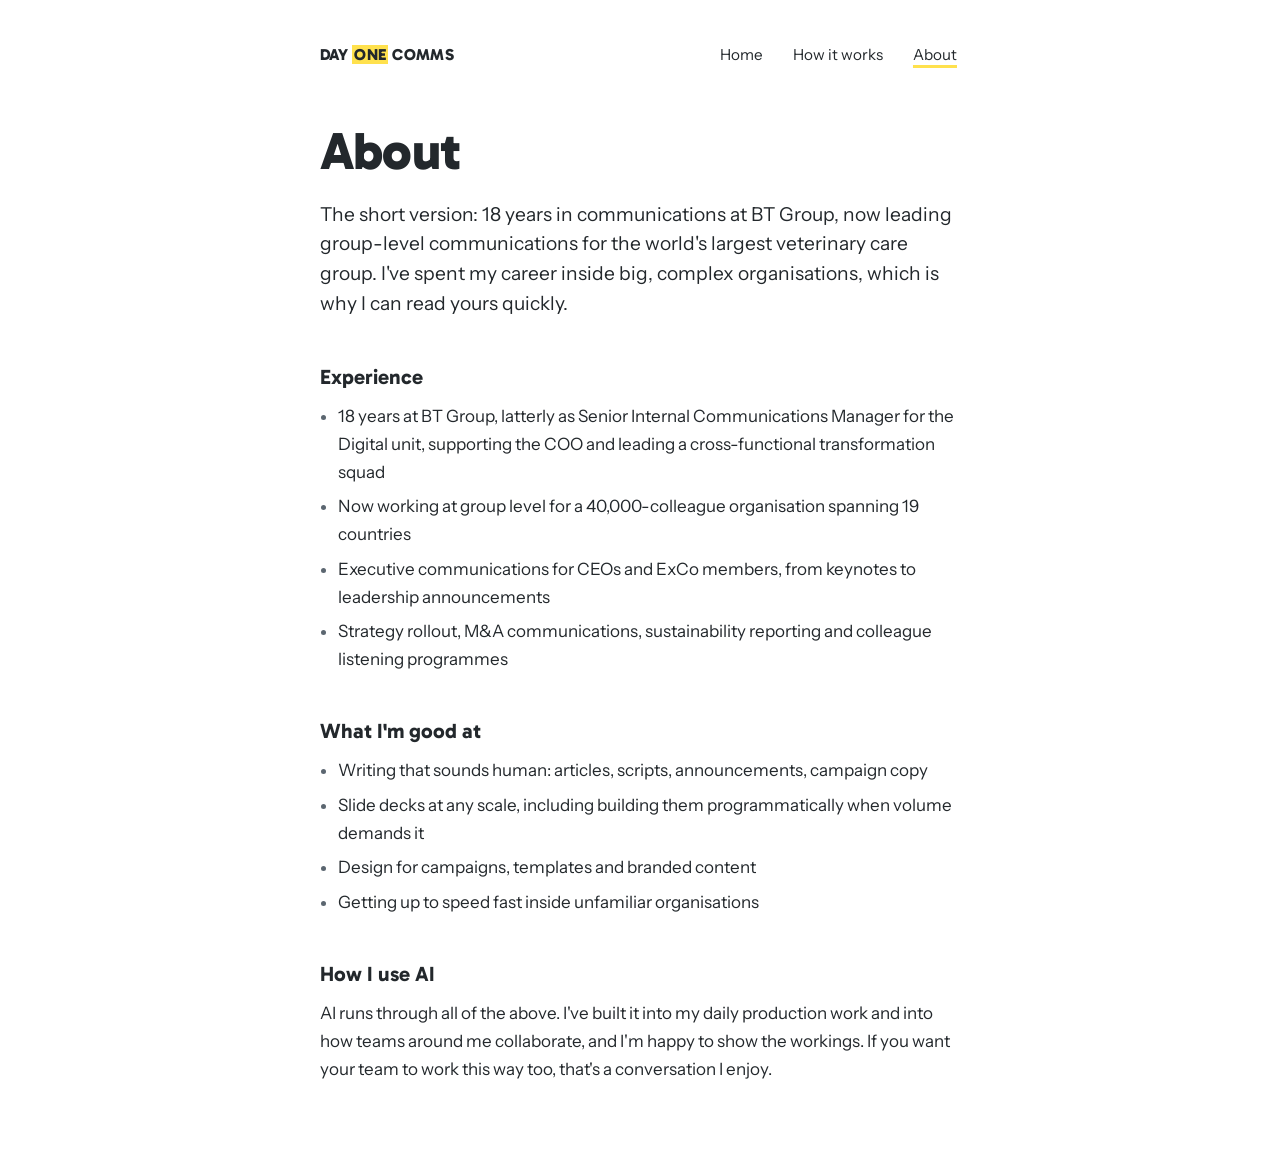
==== bio.html @ 08f32358 "Add How it works page with theme-aware process illustrations Co-Authored-By: Claude Fable 5 <noreply" ====
<!doctype html>
<html lang="en">
<head>
  <meta charset="utf-8">
  <meta name="viewport" content="width=device-width, initial-scale=1">
  <title>About - Day One Comms</title>
  <meta name="description" content="18 years in communications at BT Group, now leading group-level comms for the world's largest veterinary care group. The experience behind Day One Comms.">
  <link rel="icon" href="favicon.svg" type="image/svg+xml">
  <link rel="stylesheet" href="https://fonts.googleapis.com/css2?family=Gabarito:wght@400..900&family=Instrument+Sans:ital,wght@0,400..700;1,400..700&display=swap">
  <link rel="stylesheet" href="styles.css">
</head>
<body>

  <nav>
    <strong>DAY <mark>ONE</mark> COMMS</strong>
    <a href="index.html">Home</a>
    <a href="how-it-works.html">How it works</a>
    <a href="bio.html" aria-current="page">About</a>
  </nav>

  <h1>About</h1>
  <p>The short version: 18 years in communications at BT Group, now leading group-level communications for the world's largest veterinary care group. I've spent my career inside big, complex organisations, which is why I can read yours quickly.</p>

  <h2>Experience</h2>
  <ul>
    <li>18 years at BT Group, latterly as Senior Internal Communications Manager for the Digital unit, supporting the COO and leading a cross-functional transformation squad</li>
    <li>Now working at group level for a 40,000-colleague organisation spanning 19 countries</li>
    <li>Executive communications for CEOs and ExCo members, from keynotes to leadership announcements</li>
    <li>Strategy rollout, M&amp;A communications, sustainability reporting and colleague listening programmes</li>
  </ul>

  <h2>What I'm good at</h2>
  <ul>
    <li>Writing that sounds human: articles, scripts, announcements, campaign copy</li>
    <li>Slide decks at any scale, including building them programmatically when volume demands it</li>
    <li>Design for campaigns, templates and branded content</li>
    <li>Getting up to speed fast inside unfamiliar organisations</li>
  </ul>

  <h2>How I use AI</h2>
  <p>AI runs through all of the above. I've built it into my daily production work and into how teams around me collaborate, and I'm happy to show the workings. If you want your team to work this way too, that's a conversation I enjoy.</p>

</body>
</html>
---- styles.css ----
/* Day One Comms. Layout: single-column briefing note, left aligned, one highlighter accent. */

:root {
  --paper: #ffffff;
  --ink: #23282c;
  --muted: #5b6670;
  --highlight: #ffe14d;
  --highlight-ink: #23282c;
  --line: #e4e7ea;
}

@media (prefers-color-scheme: dark) {
  :root:not([data-theme="light"]) {
    --paper: #16191c;
    --ink: #e8eaec;
    --muted: #9aa4ac;
    --highlight: #f2ce3c;
    --highlight-ink: #23282c;
    --line: #2a3036;
    color-scheme: dark;
  }
}

:root[data-theme="dark"] {
  --paper: #16191c;
  --ink: #e8eaec;
  --muted: #9aa4ac;
  --highlight: #f2ce3c;
  --highlight-ink: #23282c;
  --line: #2a3036;
  color-scheme: dark;
}

body {
  background: var(--paper);
  color: var(--ink);
  font-family: "Instrument Sans", "Helvetica Neue", Arial, sans-serif;
  font-size: 1.0625rem;
  line-height: 1.65;
  margin: 0 auto;
  max-width: 40rem;
  padding: 2.5rem 1.25rem 4.5rem;
}

nav {
  display: flex;
  flex-wrap: wrap;
  align-items: baseline;
  gap: 0.75rem 1.5rem;
  margin-bottom: 3.5rem;
}

nav strong {
  font-family: Gabarito, Arial, sans-serif;
  font-weight: 800;
  font-size: 1rem;
  letter-spacing: 0.02em;
  margin-right: auto;
}

nav strong mark {
  padding: 0 0.12em;
}

nav a {
  color: var(--ink);
  text-decoration: none;
  font-size: 0.95rem;
  padding: 0.1em 0.2em;
}

nav a[aria-current="page"] {
  text-decoration: underline;
  text-decoration-color: var(--highlight);
  text-decoration-thickness: 3px;
  text-underline-offset: 5px;
}

nav a:hover,
nav a:focus-visible {
  background: var(--highlight);
  color: var(--highlight-ink);
}

h1 {
  font-family: Gabarito, Arial, sans-serif;
  font-weight: 800;
  font-size: clamp(2.1rem, 6.5vw, 3.3rem);
  line-height: 1.05;
  letter-spacing: -0.015em;
  text-wrap: balance;
  margin: 0 0 1.25rem;
}

h1 + p {
  font-size: 1.2rem;
  line-height: 1.55;
}

h2 {
  font-family: Gabarito, Arial, sans-serif;
  font-weight: 700;
  font-size: 1.3rem;
  line-height: 1.3;
  margin: 2.75rem 0 0.75rem;
}

p {
  margin: 0.75rem 0;
}

ul {
  margin: 0.75rem 0;
  padding-left: 1.15rem;
}

li {
  margin: 0.4rem 0;
}

li::marker {
  color: var(--muted);
}

mark {
  background: var(--highlight);
  color: var(--highlight-ink);
  padding: 0.05em 0.2em;
  box-decoration-break: clone;
  -webkit-box-decoration-break: clone;
}

a {
  color: var(--ink);
  text-decoration-color: var(--highlight);
  text-decoration-thickness: 2px;
  text-underline-offset: 3px;
}

:focus-visible {
  outline: 3px solid var(--highlight);
  outline-offset: 2px;
}

@media (prefers-reduced-motion: reduce) {
  * {
    transition: none !important;
    animation: none !important;
  }
}

.stage {
  display: flex;
  gap: 2.25rem;
  align-items: center;
  flex-wrap: wrap;
  margin: 2.75rem 0;
}

.stage-art {
  flex: 0 0 200px;
}

.stage-art svg {
  display: block;
  width: 100%;
  height: auto;
}

.stage-copy {
  flex: 1;
  min-width: 260px;
}

.stage h2 {
  margin: 0 0 0.6rem;
}

.h2-light {
  font-weight: 400;
}

.endline {
  border-top: 1px solid var(--line);
  padding-top: 1.5rem;
  margin-top: 3rem;
  font-size: 1.15rem;
}

.wf .card {
  fill: var(--paper);
  stroke: var(--ink);
  stroke-width: 2.5;
}

.wf .card-faint {
  fill: var(--paper);
  stroke: var(--line);
  stroke-width: 2.5;
}

.wf .bar {
  fill: var(--line);
}

.wf .bar-ink {
  fill: var(--ink);
}

.wf .hl {
  fill: var(--highlight);
}

.wf .swatch-muted {
  fill: var(--muted);
}

.wf .tick {
  fill: none;
  stroke: var(--highlight-ink);
  stroke-width: 2.6;
  stroke-linecap: round;
  stroke-linejoin: round;
}
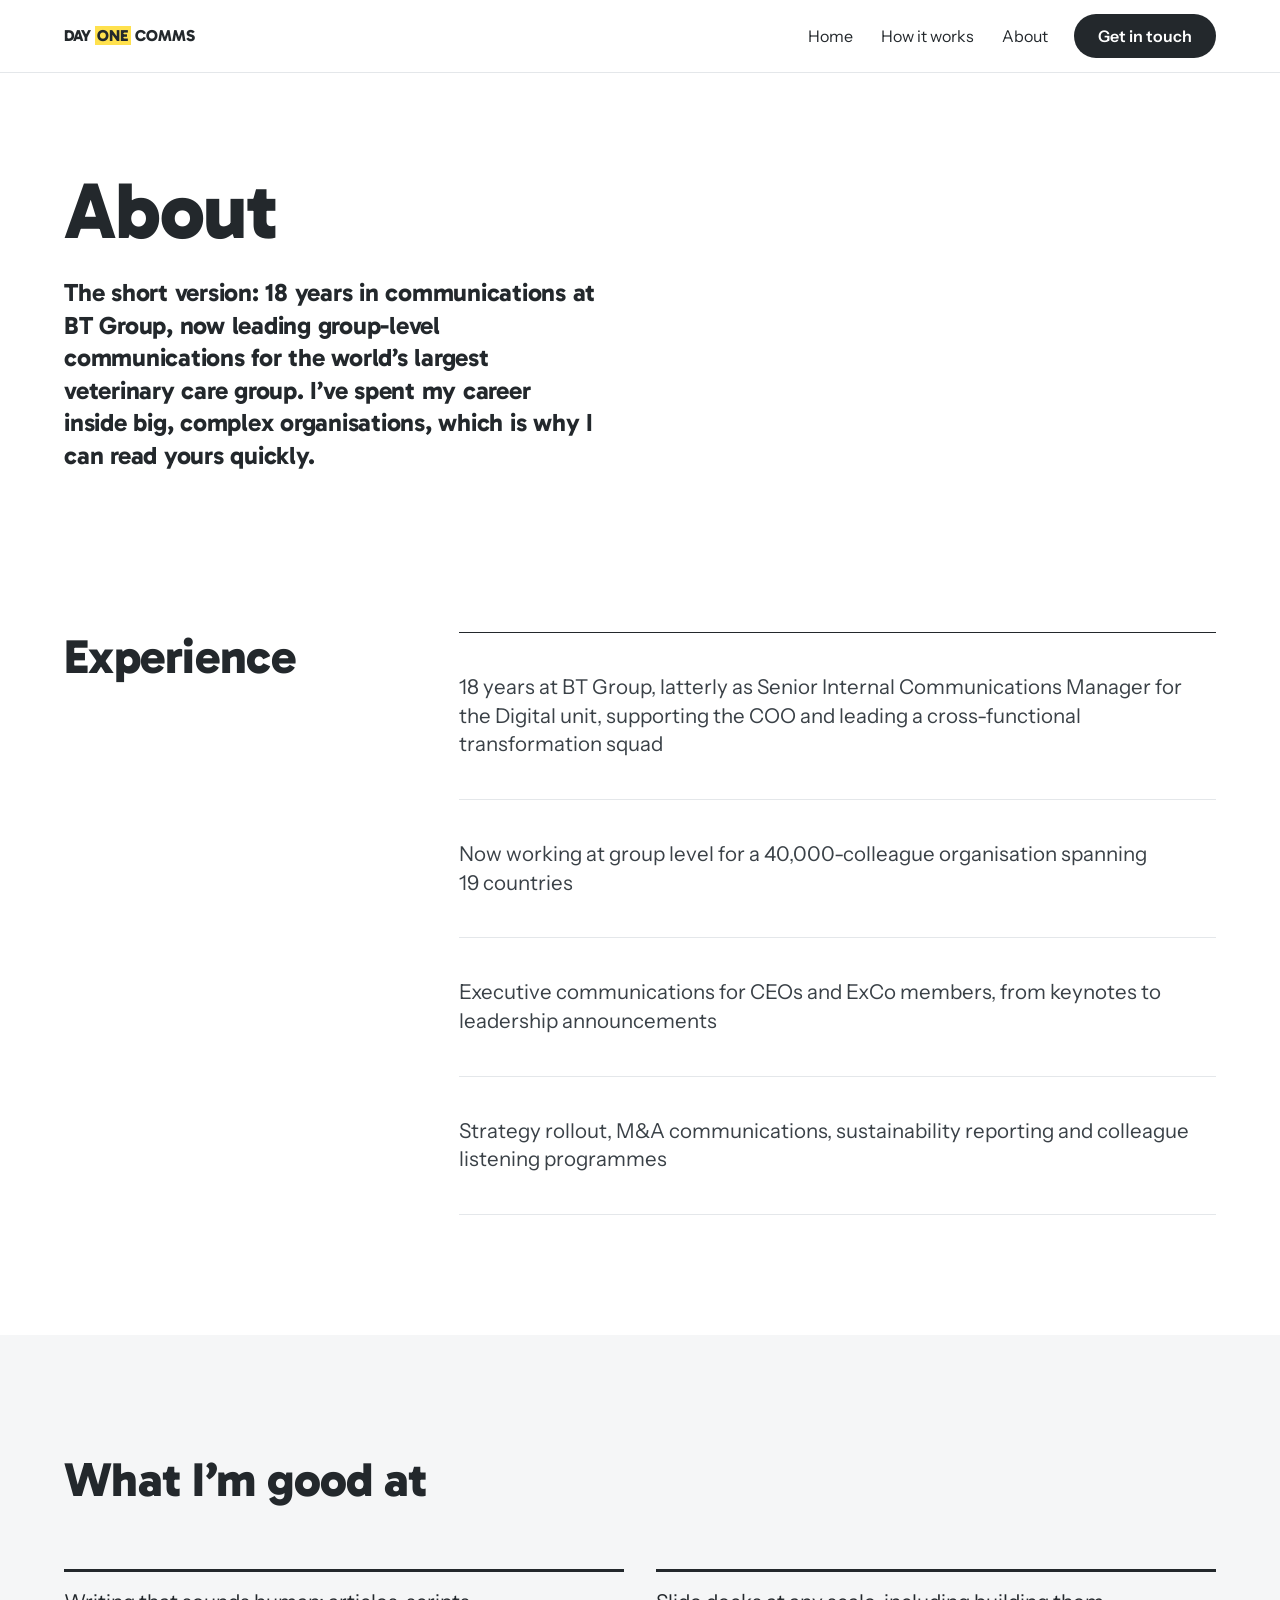
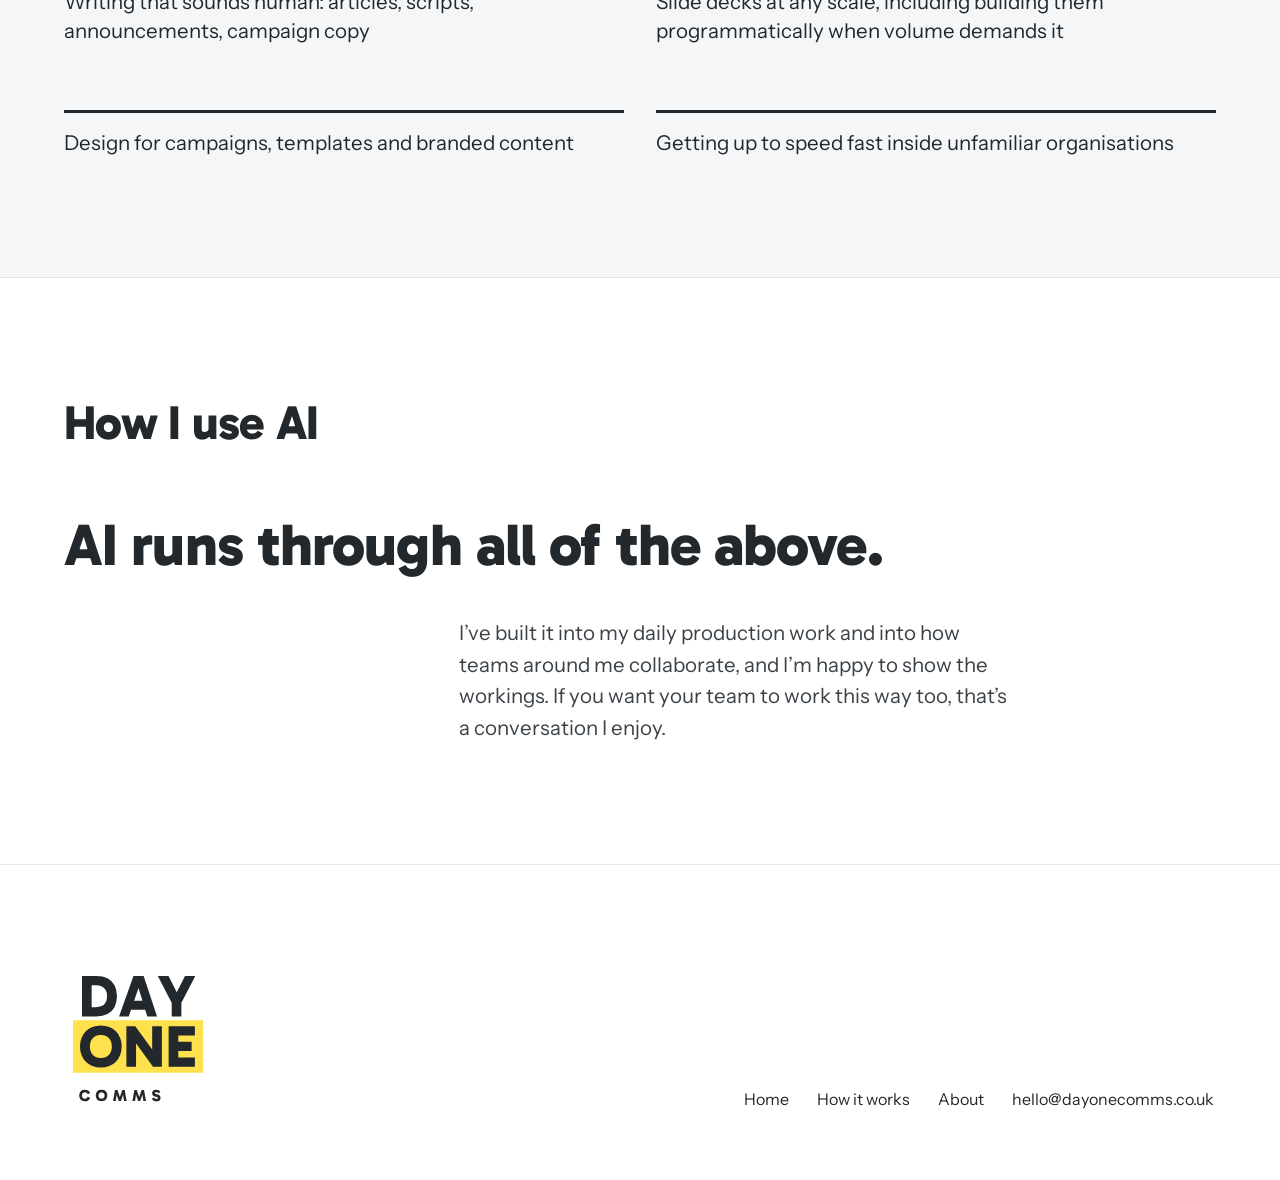
==== commit f5bef413: "Redesign all three pages with Hallmark New shared system (tokens.css, base.css, site.css) on the Day" ====
--- a/bio.html
+++ b/bio.html
@@ -7,38 +7,78 @@
   <meta name="description" content="18 years in communications at BT Group, now leading group-level comms for the world's largest veterinary care group. The experience behind Day One Comms.">
   <link rel="icon" href="favicon.svg" type="image/svg+xml">
   <link rel="stylesheet" href="https://fonts.googleapis.com/css2?family=Gabarito:wght@400..900&family=Instrument+Sans:ital,wght@0,400..700;1,400..700&display=swap">
-  <link rel="stylesheet" href="styles.css">
+  <link rel="stylesheet" href="site.css?v=1">
 </head>
 <body>
 
-  <nav>
-    <strong>DAY <mark>ONE</mark> COMMS</strong>
-    <a href="index.html">Home</a>
-    <a href="how-it-works.html">How it works</a>
-    <a href="bio.html" aria-current="page">About</a>
-  </nav>
+  <header class="site-nav">
+    <nav class="container" aria-label="Main">
+      <a class="wordmark" href="index.html">DAY <mark>ONE</mark> COMMS</a>
+      <a href="index.html">Home</a>
+      <a href="how-it-works.html">How it works</a>
+      <a href="bio.html" aria-current="page">About</a>
+      <a class="button" href="mailto:hello@dayonecomms.co.uk">Get in touch</a>
+    </nav>
+  </header>
 
-  <h1>About</h1>
-  <p>The short version: 18 years in communications at BT Group, now leading group-level communications for the world's largest veterinary care group. I've spent my career inside big, complex organisations, which is why I can read yours quickly.</p>
+  <main>
+    <section class="page-head">
+      <div class="container">
+        <h1>About</h1>
+        <p class="intro">The short version: 18 years in communications at BT Group, now leading group-level communications for the world’s largest veterinary care group. I’ve spent my career inside big, complex organisations, which is why I can read yours quickly.</p>
+      </div>
+    </section>
 
-  <h2>Experience</h2>
-  <ul>
-    <li>18 years at BT Group, latterly as Senior Internal Communications Manager for the Digital unit, supporting the COO and leading a cross-functional transformation squad</li>
-    <li>Now working at group level for a 40,000-colleague organisation spanning 19 countries</li>
-    <li>Executive communications for CEOs and ExCo members, from keynotes to leadership announcements</li>
-    <li>Strategy rollout, M&amp;A communications, sustainability reporting and colleague listening programmes</li>
-  </ul>
+    <section class="experience">
+      <div class="container grid">
+        <div class="section-head">
+          <h2>Experience</h2>
+        </div>
+        <ul class="rows facts section-body">
+          <li><p>18 years at BT Group, latterly as Senior Internal Communications Manager for the Digital unit, supporting the COO and leading a cross-functional transformation squad</p></li>
+          <li><p>Now working at group level for a 40,000-colleague organisation spanning 19 countries</p></li>
+          <li><p>Executive communications for CEOs and ExCo members, from keynotes to leadership announcements</p></li>
+          <li><p>Strategy rollout, M&amp;A communications, sustainability reporting and colleague listening programmes</p></li>
+        </ul>
+      </div>
+    </section>
 
-  <h2>What I'm good at</h2>
-  <ul>
-    <li>Writing that sounds human: articles, scripts, announcements, campaign copy</li>
-    <li>Slide decks at any scale, including building them programmatically when volume demands it</li>
-    <li>Design for campaigns, templates and branded content</li>
-    <li>Getting up to speed fast inside unfamiliar organisations</li>
-  </ul>
+    <section class="band">
+      <div class="container">
+        <h2>What I’m good at</h2>
+        <ul class="strengths">
+          <li>Writing that sounds human: articles, scripts, announcements, campaign copy</li>
+          <li>Slide decks at any scale, including building them programmatically when volume demands it</li>
+          <li>Design for campaigns, templates and branded content</li>
+          <li>Getting up to speed fast inside unfamiliar organisations</li>
+        </ul>
+      </div>
+    </section>
 
-  <h2>How I use AI</h2>
-  <p>AI runs through all of the above. I've built it into my daily production work and into how teams around me collaborate, and I'm happy to show the workings. If you want your team to work this way too, that's a conversation I enjoy.</p>
+    <section class="ai">
+      <div class="container grid">
+        <div class="section-head">
+          <h2>How I use AI</h2>
+        </div>
+        <div class="claim">
+          <p>AI runs through all of the above.</p>
+          <p>I’ve built it into my daily production work and into how teams around me collaborate, and I’m happy to show the workings. If you want your team to work this way too, that’s a conversation I enjoy.</p>
+        </div>
+      </div>
+    </section>
+  </main>
+
+  <footer class="site-foot">
+    <div class="container">
+      <img src="assets/lockup-stacked.svg" alt="Day One Comms" width="160" height="120">
+      <nav aria-label="Footer">
+        <a href="index.html">Home</a>
+        <a href="how-it-works.html">How it works</a>
+        <a href="bio.html">About</a>
+        <a href="mailto:hello@dayonecomms.co.uk">hello@dayonecomms.co.uk</a>
+      </nav>
+    </div>
+  </footer>
 
 </body>
 </html>
--- a/site.css
+++ b/site.css
@@ -0,0 +1,165 @@
+/* Hallmark · shape: Briefing Ledger · genre: editorial · theme: brand · redesign: full
+ * paper: oklch(100% 0 0) · accent: oklch(90% 0.16 98) · display: Gabarito · body: Instrument Sans · hero: Stage (/), Banner (/how-it-works.html, /bio.html) · nav: edge-aligned · footer: mast · signature: the Day One film, playable from the first screen · surface: absolute
+ * axes: white/grotesk/highlighter · posture: Stage · contrast: pass · fold: pass · v2.0.0 */
+/* Hallmark · pre-emit critique: P4 H4 E4 S3 R5 V4 · weakest: S, no real work to show yet; led with the film because it is the one piece of real work the site has */
+/* Hallmark · waive 7b · paper token is #ffffff · the Day One brand is black and slate copy on white with a yellow highlighter, white is the brand's own paper */
+/* Hallmark · waive 39b · button.film-open wraps the whole film poster · the film card is one large tap target that opens the Day One film dialog */
+/* Hallmark · waive 77 · the close holds the heading, the ask and the address set large · the Day One close is the contact itself, short by design so the email address is the last thing a visitor sees */
+/* Hallmark · waive 78 · the four step titles in .steps h2 are item titles · How it works has no section heads, each Day One step is titled at the item size so four fit across */
+/* Hallmark · waive 44c · .page-head on How it works and About is a Banner hero · the Day One inner pages are reference pages, so the first section shows above the fold */
+/* Hallmark · waive 26b · no form controls or disabled states exist · the Day One homepage has links and one film button, nothing that can be disabled */
+/* Hallmark · reworded "Hands-on help for comms teams in a pinch. I get across your landscape quickly and start producing output on day one." to "Hands-on help for comms teams in a pinch, from day one." · 58 limits the hero to one sentence */
+/* Hallmark · reworded "When you haven’t got a business case for a contractor, but you need experienced hands for a short stretch." to "When you haven’t got a big agency budget but need experienced hands for a short stretch." · owner request: Day One is short-term contracting */
+/* Hallmark · reworded "No retainer, no onboarding, just high-quality work for a fair price." to "Quick to get going, with high-quality work for a fair price." · owner request: engagements do involve some onboarding */
+/* Hallmark · reworded "Best for short-term projects, campaign support, or the final stretch before a big event." to three moments in Where I help most · 58 limits the hero to one sentence */
+@import url("./tokens.css");
+@import url("./base.css");
+
+:root { --display-weight: 800; --tracking-display: -0.015em; }
+
+/* Grid */
+.grid { display: grid; grid-template-columns: repeat(12, minmax(0, 1fr)); column-gap: var(--gap-columns); }
+
+/* Highlighter, the brand's one accent */
+mark { background: var(--color-accent); color: var(--color-accent-ink); padding: 0 0.15em; box-decoration-break: clone; -webkit-box-decoration-break: clone; }
+
+/* Nav: edge-aligned, wordmark left, links and the contact right */
+.site-nav { border-bottom: var(--rule-hair) solid var(--color-rule); }
+.site-nav .container { display: flex; align-items: center; gap: var(--space-lg); min-height: 72px; }
+.wordmark { font-family: var(--font-display); font-weight: 800; font-size: var(--text-md); text-decoration: none; margin-right: auto; white-space: nowrap; }
+.site-nav a:not(.wordmark):not(.button) { text-decoration: none; padding: var(--space-2xs) var(--space-3xs); white-space: nowrap; }
+.site-nav a[aria-current="page"] { text-decoration: underline; text-decoration-color: var(--color-accent); text-decoration-thickness: 3px; text-underline-offset: 6px; }
+.site-nav a:not(.wordmark):not(.button):hover { background: var(--color-accent); color: var(--color-accent-ink); }
+
+/* The one primary button */
+.button { display: inline-flex; align-items: center; min-height: 48px; padding: 0 var(--space-lg); border-radius: var(--radius-pill); background: var(--color-ink); color: var(--color-paper); font-weight: 600; text-decoration: none; white-space: nowrap; transition: background-color var(--dur-short) var(--ease-out), color var(--dur-short) var(--ease-out); }
+.button:hover { background: var(--color-accent); color: var(--color-accent-ink); }
+.button:active { background: var(--color-ink-2); color: var(--color-paper); }
+.button:focus-visible { outline: 2px solid var(--color-focus); outline-offset: 3px; }
+.site-nav .button { min-height: 44px; }
+
+/* Hero: Stage, text on five columns, the film on seven */
+.hero { min-height: calc(100dvh - 73px); display: flex; align-items: center; padding-block: var(--space-xl); }
+.hero .grid { align-items: center; grid-template-columns: minmax(0, 5fr) minmax(0, 7fr); column-gap: var(--space-2xl); }
+.hero h1 { font-size: var(--text-display); max-width: 11ch; }
+.hero .lead { margin-top: var(--space-lg); max-width: 26ch; }
+.hero .actions { margin-top: var(--space-xl); display: flex; gap: var(--space-lg); align-items: center; flex-wrap: wrap; }
+
+/* The film */
+.film-card { margin: 0; }
+.film-open { all: unset; box-sizing: border-box; display: block; width: 100%; cursor: pointer; border: var(--rule-hair) solid var(--color-rule); border-radius: 8px; overflow: hidden; background: var(--color-paper); }
+.film-open img { width: 100%; height: auto; }
+.film-bar { white-space: nowrap; display: flex; align-items: center; gap: var(--space-md); padding: var(--space-md) var(--space-lg); border-top: var(--rule-hair) solid var(--color-rule); }
+.film-play { flex: 0 0 52px; width: 52px; height: 52px; border-radius: 50%; background: var(--color-accent); display: flex; align-items: center; justify-content: center; padding-left: var(--space-2xs); box-sizing: border-box; transition: transform var(--dur-short) var(--ease-out); }
+.film-play svg { fill: var(--color-accent-ink); }
+.film-open:hover .film-play { transform: scale(1.07); }
+.film-open:active .film-play { transform: scale(0.97); }
+.film-open:focus-visible { outline: 2px solid var(--color-focus); outline-offset: 3px; }
+.film-label { font-family: var(--font-display); font-weight: 700; font-size: var(--text-lg); white-space: nowrap; }
+.film-len { font-family: var(--font-body); font-weight: 500; color: var(--color-muted); margin-left: 0.4em; }
+.film-dialog { border: 0; padding: 0; background: transparent; width: min(92vw, 1280px); max-width: none; overflow: visible; }
+.film-dialog::backdrop { background: var(--color-backdrop); }
+.film-dialog video { width: 100%; aspect-ratio: 16 / 9; border-radius: 8px; background: var(--color-video); }
+.film-close { all: unset; cursor: pointer; position: absolute; top: -2.6rem; right: 0; color: var(--color-on-backdrop); font-weight: 600; padding: var(--space-2xs) var(--space-xs); }
+.film-close:focus-visible { outline: 2px solid var(--color-accent); }
+
+/* Sections */
+section { padding-block: var(--section-gap-s); }
+.section-head { grid-column: 1 / span 4; }
+.section-body { grid-column: 5 / span 8; }
+
+/* What you get: rows parted by hairlines */
+.rows { list-style: none; margin: 0; padding: 0; border-top: var(--rule-hair) solid var(--color-ink); }
+.rows li { display: grid; grid-template-columns: 5fr 7fr; column-gap: var(--gap-columns); align-items: baseline; padding-block: var(--space-xl); border-bottom: var(--rule-hair) solid var(--color-rule); }
+.rows h3 { font-size: var(--text-title); }
+.rows p { color: var(--color-ink-2); font-size: var(--text-lead); line-height: 1.4; }
+
+/* Openly AI-powered: split head, the claim set large */
+.ai { border-top: var(--rule-hair) solid var(--color-rule); }
+.ai .section-head { grid-column: 1 / -1; }
+.ai .claim { grid-column: 1 / span 10; margin-top: var(--space-2xl); }
+.ai .claim p:first-child { max-width: none; font-family: var(--font-display); font-weight: 800; font-size: var(--text-display-s); line-height: 1.08; letter-spacing: -0.015em; }
+.ai .claim p + p { margin-top: var(--space-xl); margin-left: calc((100% + var(--gap-columns)) * 0.4); font-size: var(--text-lead); color: var(--color-ink-2); max-width: 46ch; }
+
+/* Where I help most: a band on paper-2 */
+.band { background: var(--color-paper-2); color: var(--color-ink); }
+.band .lead { margin-top: var(--space-md); }
+.moments { list-style: none; margin: var(--space-2xl) 0 0; padding: 0; display: grid; grid-template-columns: repeat(3, minmax(0, 1fr)); gap: var(--gap-columns); }
+.moments li { border-top: 3px solid var(--color-ink); padding-top: var(--space-md); font-family: var(--font-display); font-weight: 700; font-size: var(--text-title); line-height: 1.2; }
+.band .detail { margin-top: var(--space-2xl); max-width: 62ch; font-size: var(--text-lead); color: var(--color-ink-2); }
+
+/* Close: the ask, then the address */
+.close .grid { align-items: end; }
+.close .close-head { grid-column: 1 / span 5; }
+.close .address-wrap { grid-column: 6 / span 7; justify-self: end; }
+.close .ask { margin-top: var(--space-lg); font-size: var(--text-lead); color: var(--color-ink-2); }
+.close .address { display: inline-block; white-space: nowrap; font-family: var(--font-display); font-weight: 800; font-size: clamp(1.25rem, 5.4vw, var(--text-display-s)); line-height: 1.1; letter-spacing: -0.015em; text-decoration: underline; text-decoration-color: var(--color-accent); text-decoration-thickness: 0.12em; text-underline-offset: 0.12em; transition: background-color var(--dur-short) var(--ease-out); }
+.close .address:hover { background: var(--color-accent); color: var(--color-accent-ink); }
+.close .address:active { background: var(--color-paper-3); }
+
+/* Footer: mast */
+.site-foot { border-top: var(--rule-hair) solid var(--color-rule); padding-block: var(--space-3xl) var(--space-2xl); }
+.site-foot .container { display: flex; align-items: flex-end; justify-content: space-between; gap: var(--space-xl); flex-wrap: wrap; }
+.site-foot img { width: 160px; height: auto; }
+.site-foot nav { display: flex; gap: var(--space-lg); flex-wrap: wrap; }
+.site-foot nav a { text-decoration: none; padding: var(--space-2xs) var(--space-3xs); }
+.site-foot nav a:hover { background: var(--color-accent); color: var(--color-accent-ink); }
+
+/* Under 60rem everything stacks in reading order */
+@media (max-width: 60rem) {
+  .hero { min-height: 0; }
+  .hero .grid { grid-template-columns: minmax(0, 1fr); row-gap: var(--space-xl); }
+  .section-head, .section-body, .ai .claim, .ai .section-head, .close .close-head, .close .address-wrap { grid-column: 1 / -1; justify-self: start; }
+  .close .address-wrap { margin-top: var(--space-xl); }
+  .ai .claim p + p { margin-left: 0; }
+  .section-body, .ai .claim { margin-top: var(--space-xl); }
+  .rows li { grid-template-columns: minmax(0, 1fr); row-gap: var(--space-xs); }
+  .moments { grid-template-columns: minmax(0, 1fr); }
+  .site-nav .container { flex-wrap: wrap; row-gap: var(--space-xs); padding-block: var(--space-sm); }
+}
+@media (max-width: 40rem) {
+  .film-bar, .film-label { white-space: normal; }
+  .film-len { display: block; margin-left: 0; }
+}
+
+/* Inner pages: Banner hero, the first section starts above the fold */
+.page-head { padding-block: var(--space-3xl); }
+.page-head + section:not(.band) { padding-top: var(--space-2xl); }
+.page-head + section.process:not(.band) { padding-top: 0; }
+.close h2 mark { white-space: nowrap; }
+.page-head h1 { font-size: var(--text-display); }
+.page-head .lead { margin-top: var(--space-lg); max-width: 40ch; }
+.page-head .intro { margin-top: var(--space-lg); max-width: 38ch; font-family: var(--font-display); font-weight: 700; font-size: var(--text-xl); line-height: 1.3; letter-spacing: -0.01em; }
+
+/* How it works: four steps across */
+.steps { list-style: none; margin: 0; padding: 0; display: grid; grid-template-columns: repeat(4, minmax(0, 1fr)); gap: var(--gap-columns); counter-reset: step; }
+.steps > li { border-top: 3px solid var(--color-ink); padding-top: var(--space-lg); }
+.steps .art { background: var(--color-paper-2); border-radius: var(--radius-card); padding: var(--space-lg); margin-bottom: var(--space-lg); }
+.steps .art svg { width: 100%; height: auto; max-height: 180px; }
+.steps h2 { font-size: var(--text-title); line-height: 1.2; }
+.steps h2 .h2-light { display: block; }
+.steps ul { margin: var(--space-md) 0 0; padding-left: 1.1em; }
+.steps ul li { margin-block: var(--space-2xs); }
+.steps ul li::marker { color: var(--color-muted); }
+
+/* Wireframe illustrations, the brand's own drawing style */
+.wf .card { fill: var(--color-paper); stroke: var(--color-ink); stroke-width: 2.5; }
+.wf .card-faint { fill: var(--color-paper); stroke: var(--color-rule); stroke-width: 2.5; }
+.wf .bar { fill: var(--color-rule); }
+.wf .bar-ink { fill: var(--color-ink); }
+.wf .hl { fill: var(--color-accent); }
+.wf .swatch-muted { fill: var(--color-muted); }
+.wf .tick { fill: none; stroke: var(--color-accent-ink); stroke-width: 2.6; stroke-linecap: round; stroke-linejoin: round; }
+
+/* About: a two by two of strengths */
+.strengths { list-style: none; margin: var(--space-2xl) 0 0; padding: 0; display: grid; grid-template-columns: repeat(2, minmax(0, 1fr)); gap: var(--space-2xl) var(--gap-columns); }
+.strengths li { border-top: 3px solid var(--color-ink); padding-top: var(--space-md); font-size: var(--text-lead); line-height: 1.4; }
+.rows.facts li { grid-template-columns: minmax(0, 1fr); }
+
+@media (max-width: 60rem) {
+  .steps { grid-template-columns: repeat(2, minmax(0, 1fr)); row-gap: var(--space-2xl); }
+  .strengths { grid-template-columns: minmax(0, 1fr); }
+}
+@media (max-width: 40rem) {
+  .steps { grid-template-columns: minmax(0, 1fr); }
+}
